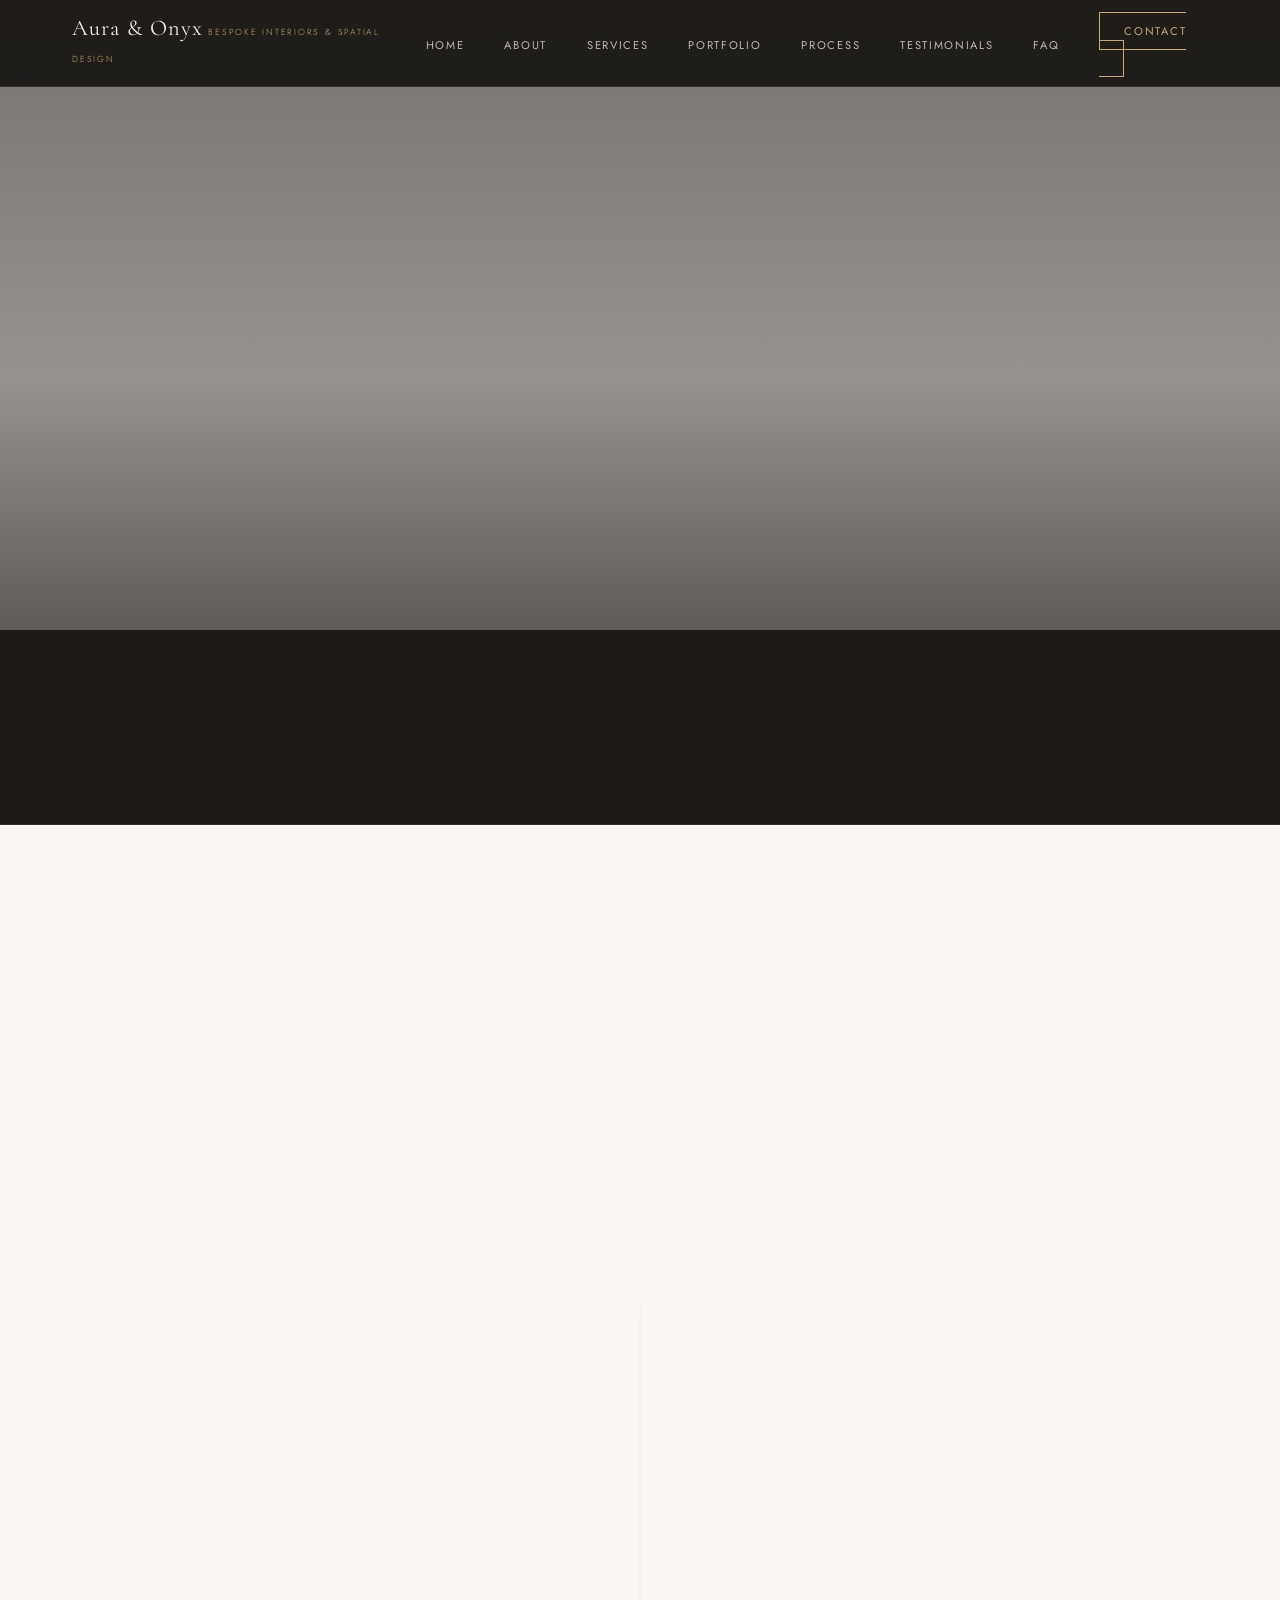
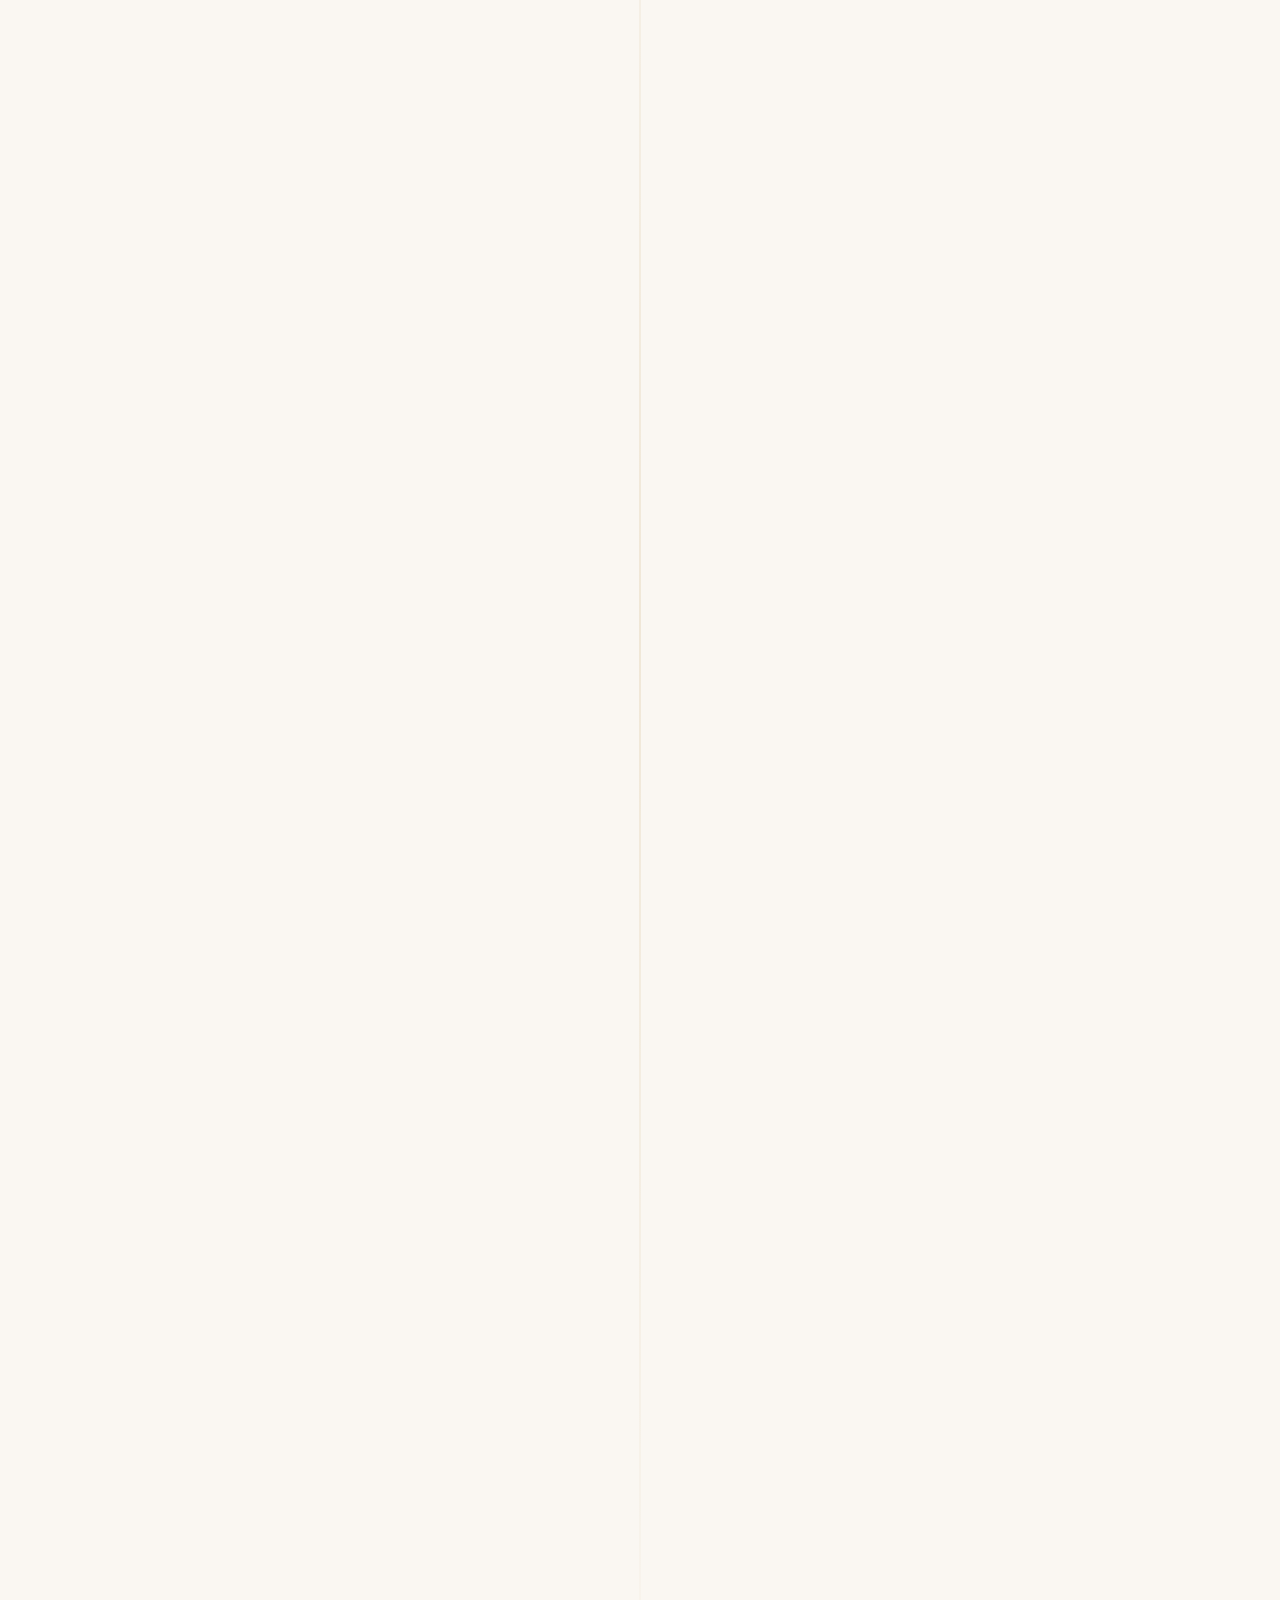
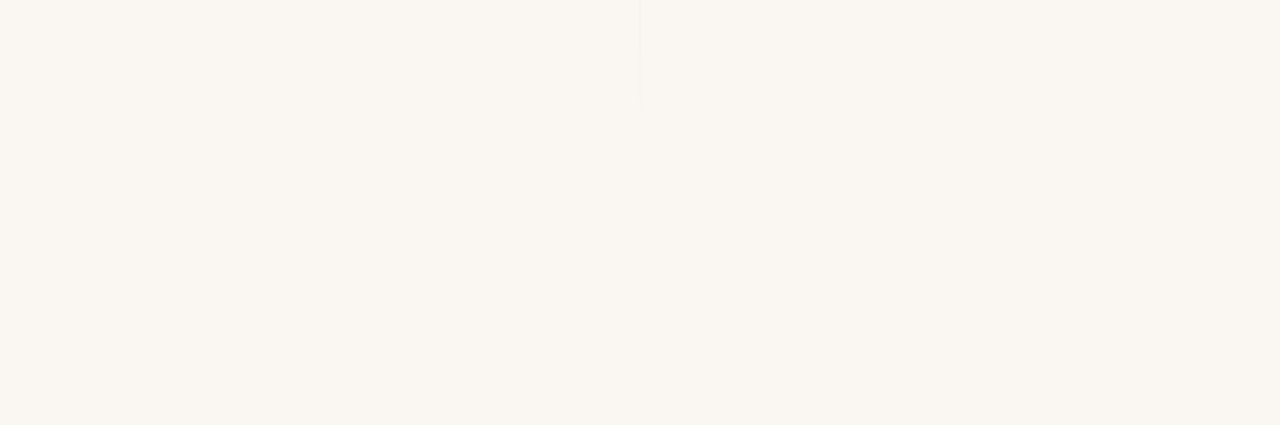
==== process.html @ 3061aaff "Add Process page" ====
<!DOCTYPE html>
<html lang="en">
<head>
  <meta charset="UTF-8" />
  <meta name="viewport" content="width=device-width, initial-scale=1.0"/>
  <title>Our Process — Aura & Onyx</title>
  <link rel="preconnect" href="https://fonts.googleapis.com"/>
  <link rel="preconnect" href="https://fonts.gstatic.com" crossorigin/>
  <link href="https://fonts.googleapis.com/css2?family=Cormorant+Garamond:ital,wght@0,300;0,400;0,500;0,600;1,300;1,400&family=Jost:wght@200;300;400;500&display=swap" rel="stylesheet"/>
  <link rel="stylesheet" href="css/style.css"/>
  <link rel="stylesheet" href="css/animations.css"/>
</head>
<body>

  <nav class="navbar scrolled" id="navbar">
    <div class="nav-container">
      <div class="nav-logo">
        <a href="index.html">
          <span class="logo-main">Aura & Onyx</span>
          <span class="logo-sub">Bespoke Interiors & Spatial Design</span>
        </a>
      </div>
      <ul class="nav-links">
        <li><a href="index.html">Home</a></li>
        <li><a href="about.html">About</a></li>
        <li><a href="services.html">Services</a></li>
        <li><a href="portfolio.html">Portfolio</a></li>
        <li><a href="process.html">Process</a></li>
        <li><a href="testimonials.html">Testimonials</a></li>
        <li><a href="faq.html">FAQ</a></li>
        <li><a href="contact.html" class="nav-cta">Contact</a></li>
      </ul>
      <div class="hamburger" id="hamburger">
        <span></span><span></span><span></span>
      </div>
    </div>
  </nav>

  <section class="page-hero">
    <div class="page-hero-bg" style="background-image: url('https://images.unsplash.com/photo-1600585154340-be6161a56a0c?w=1600&q=80');"></div>
    <div class="page-hero-overlay"></div>
    <div class="page-hero-content">
      <p class="hero-eyebrow reveal-up">Methodology</p>
      <h1 class="page-hero-title reveal-up">From Concept<br/><em>to Keys.</em></h1>
    </div>
  </section>

  <section class="intro-strip">
    <div class="container">
      <p class="intro-strip-text reveal-up">A masterpiece is not created by accident. It is the result of a rigorous, obsessive, and entirely transparent process.</p>
    </div>
  </section>

  <section class="process-timeline">
    <div class="container">
      
      <div class="timeline-step reveal-up">
        <div class="step-visual">
          <span class="step-num">01</span>
          <div class="step-img">
            <img src="https://images.unsplash.com/photo-1517406324707-1bc328d3ba1a?w=800&q=80" alt="Discovery Phase"/>
          </div>
        </div>
        <div class="step-content">
          <p class="section-eyebrow">Phase One</p>
          <h2 class="step-title">Discovery &<br/><em>Alignment</em></h2>
          <p class="body-text">We begin by understanding the unspoken requirements of your life. This isn't merely a discussion of colour palettes or fabric preferences; it is a deep dive into how you move, how you entertain, and what brings you a sense of absolute peace. We audit your existing space, review architectural constraints, and establish a foundational budget and timeline.</p>
        </div>
      </div>

      <div class="timeline-step step-reverse reveal-up">
        <div class="step-content">
          <p class="section-eyebrow">Phase Two</p>
          <h2 class="step-title">Conceptual<br/><em>Architecture</em></h2>
          <p class="body-text">With the parameters set, our atelier begins drafting the spatial narrative. We present comprehensive mood boards, material trays featuring physical samples of stone and textile, and photorealistic 3D renderings. You won't have to imagine what your space will look like — you will see it, feel it, and understand exactly how the light will hit the marble at 4 PM in November.</p>
        </div>
        <div class="step-visual">
          <span class="step-num">02</span>
          <div class="step-img">
            <img src="https://images.unsplash.com/photo-1600607688969-a5bfcd646154?w=800&q=80" alt="Conceptual Phase"/>
          </div>
        </div>
      </div>

      <div class="timeline-step reveal-up">
        <div class="step-visual">
          <span class="step-num">03</span>
          <div class="step-img">
            <img src="https://images.unsplash.com/photo-1503387762-592deb58ef4e?w=800&q=80" alt="Procurement Phase"/>
          </div>
        </div>
        <div class="step-content">
          <p class="section-eyebrow">Phase Three</p>
          <h2 class="step-title">Procurement &<br/><em>Craftsmanship</em></h2>
          <p class="body-text">Once the design is approved, we initiate the build and acquisition phase. We coordinate exclusively with master contractors to handle structural shifts. Simultaneously, our procurement team begins commissioning bespoke furniture, sourcing rare antiques from auction houses, and importing raw materials globally. We handle all logistics, quality control, and secure storage.</p>
        </div>
      </div>

      <div class="timeline-step step-reverse reveal-up">
        <div class="step-content">
          <p class="section-eyebrow">Phase Four</p>
          <h2 class="step-title">Installation &<br/><em>The Reveal</em></h2>
          <p class="body-text">The culmination of our methodology. Over a period of days or weeks, our team executes a flawless, white-glove installation. We place the furniture, hang the curated art, steam the drapery, and style the surfaces down to the placement of the last coffee table book. You simply hand us the keys to an empty site, and return to an immaculate, fully realised home.</p>
        </div>
        <div class="step-visual">
          <span class="step-num">04</span>
          <div class="step-img">
            <img src="https://images.unsplash.com/photo-1618220179428-22790b46a015?w=800&q=80" alt="The Reveal Phase"/>
          </div>
        </div>
      </div>

    </div>
  </section>
---- css/style.css ----
/* ========================================nd

   AURA & ONYX — MASTER STYLESHEET
   ======================================== */

/* --- RESET & BASE --- */
*, *::before, *::after {
  margin: 0;
  padding: 0;
  box-sizing: border-box;
}

:root {
  --bg-light: #FAF7F2;
  --bg-linen: #F0EBE1;
  --bg-dark: #1C1917;
  --text-dark: #2C2A27;
  --text-light: #F5EFE6;
  --text-muted: #8A8078;
  --gold: #C9A96E;
  --gold-deep: #A8823F;
  --mauve: #9E7B7B;
  --border: #E0D9CF;
  --font-serif: 'Cormorant Garamond', Georgia, serif;
  --font-sans: 'Jost', sans-serif;
  --transition: 0.4s ease;
  --max-width: 1200px;
}

html {
  scroll-behavior: smooth;
  font-size: 16px;
}

body {
  background-color: var(--bg-light);
  color: var(--text-dark);
  font-family: var(--font-sans);
  font-weight: 300;
  line-height: 1.7;
  overflow-x: hidden;
}

img {
  width: 100%;
  height: 100%;
  object-fit: cover;
  display: block;
}

a {
  text-decoration: none;
  color: inherit;
}

ul {
  list-style: none;
}

.container {
  max-width: var(--max-width);
  margin: 0 auto;
  padding: 0 2rem;
}

/* --- TYPOGRAPHY --- */
.section-eyebrow {
  font-family: var(--font-sans);
  font-size: 0.7rem;
  font-weight: 400;
  letter-spacing: 0.25em;
  text-transform: uppercase;
  color: var(--gold);
  margin-bottom: 1rem;
  display: block;
}

.section-title {
  font-family: var(--font-serif);
  font-size: clamp(2.2rem, 5vw, 3.8rem);
  font-weight: 300;
  line-height: 1.15;
  color: var(--text-dark);
  margin-bottom: 1.5rem;
}

.section-title em {
  font-style: italic;
  color: var(--gold);
}

.body-text {
  font-family: var(--font-sans);
  font-size: 0.95rem;
  font-weight: 300;
  color: var(--text-muted);
  line-height: 1.85;
  margin-bottom: 1.2rem;
  max-width: 520px;
}

/* --- BUTTONS --- */
.btn-primary {
  display: inline-block;
  padding: 1rem 2.5rem;
  background-color: var(--gold);
  color: var(--bg-dark);
  font-family: var(--font-sans);
  font-size: 0.75rem;
  font-weight: 500;
  letter-spacing: 0.2em;
  text-transform: uppercase;
  border: 1px solid var(--gold);
  transition: all var(--transition);
}

.btn-primary:hover {
  background-color: transparent;
  color: var(--gold);
}

.btn-secondary {
  display: inline-block;
  padding: 1rem 2.5rem;
  background-color: transparent;
  color: var(--text-light);
  font-family: var(--font-sans);
  font-size: 0.75rem;
  font-weight: 500;
  letter-spacing: 0.2em;
  text-transform: uppercase;
  border: 1px solid rgba(245,239,230,0.4);
  transition: all var(--transition);
}

.btn-secondary:hover {
  border-color: var(--gold);
  color: var(--gold);
}

.btn-text {
  font-family: var(--font-sans);
  font-size: 0.75rem;
  font-weight: 500;
  letter-spacing: 0.15em;
  text-transform: uppercase;
  color: var(--gold);
  border-bottom: 1px solid var(--gold);
  padding-bottom: 2px;
  transition: all var(--transition);
  display: inline-block;
  margin-top: 1rem;
}

.btn-text:hover {
  color: var(--gold-deep);
  border-color: var(--gold-deep);
}

/* --- NAVBAR --- */
.navbar {
  position: fixed;
  top: 0;
  left: 0;
  width: 100%;
  z-index: 1000;
  padding: 1.5rem 0;
  transition: all var(--transition);
}

.navbar.scrolled {
  background-color: rgba(28, 25, 23, 0.96);
  backdrop-filter: blur(12px);
  padding: 1rem 0;
  border-bottom: 1px solid rgba(201,169,110,0.15);
}

.nav-container {
  max-width: var(--max-width);
  margin: 0 auto;
  padding: 0 2rem;
  display: flex;
  align-items: center;
  justify-content: space-between;
}

.nav-logo {
  display: flex;
  flex-direction: column;
}

.logo-main {
  font-family: var(--font-serif);
  font-size: 1.4rem;
  font-weight: 400;
  color: var(--text-light);
  letter-spacing: 0.05em;
  line-height: 1;
}

.logo-sub {
  font-family: var(--font-sans);
  font-size: 0.55rem;
  font-weight: 300;
  letter-spacing: 0.2em;
  text-transform: uppercase;
  color: var(--gold);
  margin-top: 3px;
}

.nav-links {
  display: flex;
  align-items: center;
  gap: 2.5rem;
}

.nav-links a {
  font-family: var(--font-sans);
  font-size: 0.7rem;
  font-weight: 400;
  letter-spacing: 0.15em;
  text-transform: uppercase;
  color: rgba(245,239,230,0.75);
  transition: color var(--transition);
}

.nav-links a:hover {
  color: var(--gold);
}

.nav-cta {
  padding: 0.6rem 1.5rem !important;
  border: 1px solid var(--gold) !important;
  color: var(--gold) !important;
}

.nav-cta:hover {
  background-color: var(--gold);
  color: var(--bg-dark) !important;
}

.hamburger {
  display: none;
  flex-direction: column;
  gap: 5px;
  cursor: pointer;
}

.hamburger span {
  display: block;
  width: 24px;
  height: 1px;
  background-color: var(--text-light);
  transition: all var(--transition);
}

/* --- HERO --- */
.hero {
  position: relative;
  height: 100vh;
  min-height: 700px;
  background-image: url('https://images.unsplash.com/photo-1600607687939-ce8a6c25118c?w=1600&q=80');
  background-size: cover;
  background-position: center;
  background-attachment: fixed;
  display: flex;
  align-items: center;
  justify-content: center;
  text-align: center;
}

.hero-bg-overlay {
  position: absolute;
  inset: 0;
  background: linear-gradient(
    to bottom,
    rgba(28,25,23,0.55) 0%,
    rgba(28,25,23,0.35) 50%,
    rgba(28,25,23,0.75) 100%
  );
}

.hero-content {
  position: relative;
  z-index: 2;
  padding: 0 1.5rem;
}

.hero-eyebrow {
  font-family: var(--font-sans);
  font-size: 0.65rem;
  font-weight: 400;
  letter-spacing: 0.3em;
  text-transform: uppercase;
  color: var(--gold);
  margin-bottom: 1.5rem;
}

.hero-title {
  font-family: var(--font-serif);
  font-size: clamp(3.5rem, 10vw, 7rem);
  font-weight: 300;
  line-height: 1.05;
  color: var(--text-light);
  margin-bottom: 1.5rem;
}

.hero-title em {
  font-style: italic;
  color: var(--gold);
}

.hero-subtitle {
  font-family: var(--font-sans);
  font-size: clamp(0.85rem, 2vw, 1rem);
  font-weight: 300;
  letter-spacing: 0.08em;
  color: rgba(245,239,230,0.75);
  margin-bottom: 3rem;
  line-height: 1.8;
}

.hero-cta-group {
  display: flex;
  gap: 1.2rem;
  justify-content: center;
  flex-wrap: wrap;
}

.hero-scroll-indicator {
  position: absolute;
  bottom: 2.5rem;
  left: 50%;
  transform: translateX(-50%);
  display: flex;
  flex-direction: column;
  align-items: center;
  gap: 0.5rem;
  z-index: 2;
}

.hero-scroll-indicator span {
  font-family: var(--font-sans);
  font-size: 0.6rem;
  letter-spacing: 0.3em;
  text-transform: uppercase;
  color: var(--gold);
}

.scroll-line {
  width: 1px;
  height: 50px;
  background: linear-gradient(to bottom, var(--gold), transparent);
  animation: scrollPulse 2s ease-in-out infinite;
}

@keyframes scrollPulse {
  0%, 100% { opacity: 1; transform: scaleY(1); }
  50% { opacity: 0.4; transform: scaleY(0.6); }
}

/* --- TICKER --- */
.ticker-section {
  background-color: var(--bg-dark);
  border-top: 1px solid rgba(201,169,110,0.2);
  border-bottom: 1px solid rgba(201,169,110,0.2);
  padding: 1.2rem 0;
  overflow: hidden;
}

.ticker-wrapper {
  overflow: hidden;
}

.ticker-track {
  display: flex;
  align-items: center;
  gap: 3rem;
  white-space: nowrap;
  animation: ticker 30s linear infinite;
}

.ticker-track span {
  font-family: var(--font-sans);
  font-size: 0.65rem;
  font-weight: 400;
  letter-spacing: 0.2em;
  text-transform: uppercase;
  color: rgba(245,239,230,0.5);
}

.ticker-dot {
  color: var(--gold) !important;
  font-size: 0.5rem !important;
}

@keyframes ticker {
  0% { transform: translateX(0); }
  100% { transform: translateX(-50%); }
}

/* --- WELCOME SECTION --- */
.welcome-section {
  padding: 8rem 0;
  background-color: var(--bg-light);
}

.welcome-grid {
  display: grid;
  grid-template-columns: 1fr 1fr;
  gap: 6rem;
  align-items: center;
}

.welcome-image {
  position: relative;
  height: 580px;
}

.welcome-image img {
  height: 100%;
  object-fit: cover;
}

.image-accent-line {
  position: absolute;
  bottom: -1.5rem;
  right: -1.5rem;
  width: 60%;
  height: 60%;
  border: 1px solid var(--gold);
  z-index: -1;
}

/* --- FEATURED PROJECTS --- */
.featured-section {
  padding: 8rem 0;
  background-color: var(--bg-linen);
}

.projects-grid {
  display: grid;
  grid-template-columns: repeat(3, 1fr);
  gap: 2rem;
  margin-top: 4rem;
}

.project-card {
  cursor: pointer;
}

.project-image-wrap {
  position: relative;
  height: 420px;
  overflow: hidden;
}

.project-image-wrap img {
  transition: transform 0.7s ease;
}

.project-card:hover .project-image-wrap img {
  transform: scale(1.06);
}

.project-overlay {
  position: absolute;
  inset: 0;
  background: rgba(28,25,23,0.5);
  display: flex;
  align-items: center;
  justify-content: center;
  opacity: 0;
  transition: opacity var(--transition);
}

.project-card:hover .project-overlay {
  opacity: 1;
}

.project-link {
  font-family: var(--font-sans);
  font-size: 0.7rem;
  letter-spacing: 0.2em;
  text-transform: uppercase;
  color: var(--text-light);
  border-bottom: 1px solid var(--gold);
  padding-bottom: 3px;
}

.project-info {
  padding: 1.5rem 0 0;
}

.project-category {
  font-family: var(--font-sans);
  font-size: 0.6rem;
  font-weight: 400;
  letter-spacing: 0.2em;
  text-transform: uppercase;
  color: var(--gold);
  display: block;
  margin-bottom: 0.4rem;
}

.project-title {
  font-family: var(--font-serif);
  font-size: 1.5rem;
  font-weight: 400;
  color: var(--text-dark);
  margin-bottom: 0.3rem;
}

.project-location {
  font-family: var(--font-sans);
  font-size: 0.75rem;
  color: var(--text-muted);
  font-weight: 300;
}

/* --- STATS --- */
.stats-section {
  padding: 6rem 0;
  background-color: var(--bg-dark);
}

.stats-grid {
  display: flex;
  align-items: center;
  justify-content: center;
  gap: 0;
}

.stat-item {
  text-align: center;
  flex: 1;
  padding: 2rem;
}

.stat-number {
  font-family: var(--font-serif);
  font-size: clamp(2.5rem, 5vw, 4rem);
  font-weight: 300;
  color: var(--gold);
  line-height: 1;
  margin-bottom: 0.5rem;
}

.stat-label {
  font-family: var(--font-sans);
  font-size: 0.65rem;
  font-weight: 400;
  letter-spacing: 0.2em;
  text-transform: uppercase;
  color: rgba(245,239,230,0.5);
}

.stat-divider {
  width: 1px;
  height: 60px;
  background-color: rgba(201,169,110,0.25);
}

/* --- QUOTE SECTION --- */
.quote-section {
  padding: 8rem 0;
  background-color: var(--bg-light);
  text-align: center;
}

.quote-inner {
  max-width: 700px;
  margin: 0 auto;
  position: relative;
}

.quote-mark {
  font-family: var(--font-serif);
  font-size: 8rem;
  color: var(--gold);
  opacity: 0.15;
  line-height: 0;
  position: absolute;
  top: 2rem;
  left: -2rem;
}

blockquote {
  font-family: var(--font-serif);
  font-size: clamp(2rem, 4vw, 3rem);
  font-weight: 300;
  font-style: italic;
  color: var(--text-dark);
  line-height: 1.3;
  margin-bottom: 2rem;
}

cite {
  font-family: var(--font-sans);
  font-size: 0.7rem;
  font-weight: 400;
  letter-spacing: 0.2em;
  text-transform: uppercase;
  color: var(--gold);
  font-style: normal;
}

/* --- FOOTER --- */
.footer {
  background-color: var(--bg-dark);
  padding: 5rem 0 2rem;
  border-top: 1px solid rgba(201,169,110,0.15);
}

.footer-grid {
  display: grid;
  grid-template-columns: 2fr 1fr 1fr;
  gap: 4rem;
  margin-bottom: 4rem;
}

.footer-brand .logo-main {
  font-size: 1.6rem;
  display: block;
  margin-bottom: 0.5rem;
}

.footer-brand p {
  font-family: var(--font-sans);
  font-size: 0.75rem;
  color: rgba(245,239,230,0.45);
  font-weight: 300;
  letter-spacing: 0.05em;
  margin-bottom: 0.3rem;
}

.footer-address {
  margin-top: 1rem !important;
}

.footer-links h4,
.footer-contact h4 {
  font-family: var(--font-sans);
  font-size: 0.65rem;
  font-weight: 500;
  letter-spacing: 0.25em;
  text-transform: uppercase;
  color: var(--gold);
  margin-bottom: 1.5rem;
}

.footer-links ul li {
  margin-bottom: 0.8rem;
}

.footer-links ul li a {
  font-family: var(--font-sans);
  font-size: 0.8rem;
  font-weight: 300;
  color: rgba(245,239,230,0.55);
  transition: color var(--transition);
  letter-spacing: 0.05em;
}

.footer-links ul li a:hover {
  color: var(--gold);
}

.footer-contact p {
  font-family: var(--font-sans);
  font-size: 0.8rem;
  font-weight: 300;
  color: rgba(245,239,230,0.55);
  margin-bottom: 0.5rem;
}

.footer-socials {
  display: flex;
  gap: 1.5rem;
  margin-top: 1.5rem;
}

.footer-socials a {
  font-family: var(--font-sans);
  font-size: 0.65rem;
  font-weight: 400;
  letter-spacing: 0.15em;
  text-transform: uppercase;
  color: rgba(245,239,230,0.4);
  transition: color var(--transition);
}

.footer-socials a:hover {
  color: var(--gold);
}

.footer-bottom {
  border-top: 1px solid rgba(201,169,110,0.1);
  padding-top: 2rem;
  display: flex;
  justify-content: space-between;
  align-items: center;
}

.footer-bottom p {
  font-family: var(--font-sans);
  font-size: 0.65rem;
  font-weight: 300;
  letter-spacing: 0.1em;
  color: rgba(245,239,230,0.3);
}

/* --- RESPONSIVE --- */
@media (max-width: 900px) {
  .welcome-grid {
    grid-template-columns: 1fr;
    gap: 3rem;
  }

  .projects-grid {
    grid-template-columns: 1fr;
  }

  .stats-grid {
    flex-wrap: wrap;
    gap: 2rem;
  }

  .stat-divider {
    display: none;
  }

  .footer-grid {
    grid-template-columns: 1fr;
    gap: 2.5rem;
  }

  .nav-links {
    display: none;
    flex-direction: column;
    position: fixed;
    top: 0;
    right: 0;
    width: 75vw;
    height: 100vh;
    background-color: var(--bg-dark);
    padding: 5rem 2rem;
    gap: 2rem;
    z-index: 999;
  }

  .nav-links.open {
    display: flex;
  }

  .hamburger {
    display: flex;
    z-index: 1001;
  }

  .footer-bottom {
    flex-direction: column;
    gap: 0.5rem;
    text-align: center;
  }

  .welcome-image {
    height: 380px;
  }

  .project-image-wrap {
    height: 300px;
  }
}
/* ========================================
   ABOUT PAGE STYLES
   ======================================== */

/* --- PAGE HERO (all inner pages) --- */
.page-hero {
  position: relative;
  height: 70vh;
  min-height: 500px;
  display: flex;
  align-items: center;
  justify-content: center;
  text-align: center;
  overflow: hidden;
}

.page-hero-bg {
  position: absolute;
  inset: 0;
  background-size: cover;
  background-position: center;
  transform: scale(1.05);
  transition: transform 8s ease;
}

.page-hero:hover .page-hero-bg {
  transform: scale(1);
}

.page-hero-overlay {
  position: absolute;
  inset: 0;
  background: linear-gradient(
    to bottom,
    rgba(28,25,23,0.6) 0%,
    rgba(28,25,23,0.45) 60%,
    rgba(28,25,23,0.7) 100%
  );
}

.page-hero-content {
  position: relative;
  z-index: 2;
  padding: 0 1.5rem;
}

.page-hero-title {
  font-family: var(--font-serif);
  font-size: clamp(2.5rem, 7vw, 5rem);
  font-weight: 300;
  color: var(--text-light);
  line-height: 1.1;
  margin-top: 1rem;
}

.page-hero-title em {
  font-style: italic;
  color: var(--gold);
}

/* --- INTRO STRIP --- */
.intro-strip {
  background-color: var(--bg-dark);
  padding: 3rem 0;
  border-bottom: 1px solid rgba(201,169,110,0.15);
}

.intro-strip-text {
  font-family: var(--font-serif);
  font-size: clamp(1.2rem, 3vw, 1.8rem);
  font-weight: 300;
  font-style: italic;
  color: var(--text-light);
  text-align: center;
  opacity: 0.85;
  max-width: 700px;
  margin: 0 auto;
}

/* --- ABOUT STORY --- */
.about-story {
  padding: 8rem 0;
  background-color: var(--bg-light);
}

.about-story-grid {
  display: grid;
  grid-template-columns: 1fr 1fr;
  gap: 6rem;
  align-items: center;
}

.about-story-images {
  position: relative;
}

.story-img-main {
  height: 520px;
  overflow: hidden;
}

.story-img-main img {
  transition: transform 0.7s ease;
}

.story-img-main:hover img {
  transform: scale(1.04);
}

.story-img-secondary {
  position: absolute;
  bottom: -3rem;
  right: -2rem;
  width: 55%;
  height: 220px;
  overflow: hidden;
  border: 4px solid var(--bg-light);
}

.story-year-badge {
  position: absolute;
  top: 2rem;
  left: -1.5rem;
  background-color: var(--gold);
  color: var(--bg-dark);
  padding: 1rem 1.2rem;
  text-align: center;
  display: flex;
  flex-direction: column;
}

.story-year-badge span {
  font-family: var(--font-sans);
  font-size: 0.55rem;
  font-weight: 500;
  letter-spacing: 0.2em;
  text-transform: uppercase;
}

.story-year-badge strong {
  font-family: var(--font-serif);
  font-size: 2rem;
  font-weight: 400;
  line-height: 1;
}

.about-awards {
  display: flex;
  gap: 2.5rem;
  margin-top: 2.5rem;
  padding-top: 2rem;
  border-top: 1px solid var(--border);
}

.award-item {
  display: flex;
  flex-direction: column;
}

.award-number {
  font-family: var(--font-serif);
  font-size: 2.2rem;
  font-weight: 300;
  color: var(--gold);
  line-height: 1;
}

.award-label {
  font-family: var(--font-sans);
  font-size: 0.6rem;
  font-weight: 400;
  letter-spacing: 0.15em;
  text-transform: uppercase;
  color: var(--text-muted);
  margin-top: 0.3rem;
}

/* --- PHILOSOPHY --- */
.philosophy-section {
  position: relative;
  padding: 10rem 0;
  overflow: hidden;
}

.philosophy-bg {
  position: absolute;
  inset: 0;
  background-size: cover;
  background-position: center;
  background-attachment: fixed;
}

.philosophy-overlay {
  position: absolute;
  inset: 0;
  background: rgba(20,18,16,0.82);
}

.philosophy-content {
  position: relative;
  z-index: 2;
  max-width: 800px;
}

.philosophy-title {
  font-family: var(--font-serif);
  font-size: clamp(2rem, 4vw, 3.2rem);
  font-weight: 300;
  color: var(--text-light);
  line-height: 1.2;
  margin-bottom: 1.5rem;
}

.philosophy-title em {
  font-style: italic;
  color: var(--gold);
}

.philosophy-body {
  font-family: var(--font-sans);
  font-size: 0.95rem;
  font-weight: 300;
  color: rgba(245,239,230,0.7);
  line-height: 1.9;
  max-width: 600px;
  margin-bottom: 3rem;
}

.philosophy-pillars {
  display: grid;
  grid-template-columns: repeat(3, 1fr);
  gap: 2rem;
}

.pillar {
  border-top: 1px solid rgba(201,169,110,0.3);
  padding-top: 1.5rem;
}

.pillar-icon {
  display: block;
  color: var(--gold);
  font-size: 0.7rem;
  margin-bottom: 0.8rem;
}

.pillar h4 {
  font-family: var(--font-serif);
  font-size: 1.2rem;
  font-weight: 400;
  color: var(--text-light);
  margin-bottom: 0.5rem;
}

.pillar p {
  font-family: var(--font-sans);
  font-size: 0.8rem;
  font-weight: 300;
  color: rgba(245,239,230,0.55);
  line-height: 1.7;
}

/* --- AESTHETIC SECTION --- */
.aesthetic-section {
  padding: 8rem 0;
  background-color: var(--bg-linen);
}

.aesthetic-grid {
  display: grid;
  grid-template-columns: 1fr 1fr;
  gap: 6rem;
  align-items: center;
}

.aesthetic-mosaic {
  display: grid;
  grid-template-columns: 1fr 1fr;
  gap: 1rem;
  height: 560px;
}

.mosaic-tall {
  grid-row: span 2;
}

.mosaic-item {
  overflow: hidden;
}

.mosaic-item img {
  transition: transform 0.6s ease;
}

.mosaic-item:hover img {
  transform: scale(1.05);
}

.mosaic-col {
  display: flex;
  flex-direction: column;
  gap: 1rem;
}

.mosaic-col .mosaic-item {
  flex: 1;
}

/* --- TEAM --- */
.team-section {
  padding: 8rem 0;
  background-color: var(--bg-light);
}

.team-grid {
  display: grid;
  grid-template-columns: repeat(3, 1fr);
  gap: 3rem;
  margin-top: 4rem;
}

.team-card {
  display: flex;
  flex-direction: column;
}

.team-img-wrap {
  position: relative;
  height: 420px;
  overflow: hidden;
}

.team-img-wrap img {
  transition: transform 0.6s ease;
}

.team-card:hover .team-img-wrap img {
  transform: scale(1.05);
}

.team-overlay {
  position: absolute;
  inset: 0;
  background: rgba(28,25,23,0.75);
  display: flex;
  align-items: center;
  justify-content: center;
  padding: 2rem;
  opacity: 0;
  transition: opacity 0.4s ease;
}

.team-card:hover .team-overlay {
  opacity: 1;
}

.team-overlay p {
  font-family: var(--font-serif);
  font-size: 1.1rem;
  font-style: italic;
  font-weight: 300;
  color: var(--text-light);
  text-align: center;
  line-height: 1.6;
}

.team-info {
  padding: 1.8rem 0 0;
}

.team-name {
  font-family: var(--font-serif);
  font-size: 1.5rem;
  font-weight: 400;
  color: var(--text-dark);
  margin-bottom: 0.3rem;
}

.team-role {
  font-family: var(--font-sans);
  font-size: 0.6rem;
  font-weight: 500;
  letter-spacing: 0.2em;
  text-transform: uppercase;
  color: var(--gold);
  display: block;
  margin-bottom: 1rem;
}

.team-bio {
  font-family: var(--font-sans);
  font-size: 0.82rem;
  font-weight: 300;
  color: var(--text-muted);
  line-height: 1.8;
}

/* --- CTA STRIP --- */
.cta-strip {
  background-color: var(--bg-dark);
  padding: 6rem 0;
  border-top: 1px solid rgba(201,169,110,0.15);
}

.cta-strip-inner {
  display: flex;
  align-items: center;
  justify-content: space-between;
  gap: 2rem;
}

.cta-strip-inner h2 {
  font-family: var(--font-serif);
  font-size: clamp(1.8rem, 4vw, 3rem);
  font-weight: 300;
  color: var(--text-light);
  line-height: 1.2;
}

.cta-strip-inner h2 em {
  font-style: italic;
  color: var(--gold);
}

/* --- ABOUT PAGE RESPONSIVE --- */
@media (max-width: 900px) {
  .about-story-grid,
  .aesthetic-grid {
    grid-template-columns: 1fr;
    gap: 3rem;
  }

  .story-img-secondary {
    position: relative;
    bottom: auto;
    right: auto;
    width: 100%;
    height: 200px;
    margin-top: 1rem;
    border: none;
  }

  .story-year-badge {
    left: 1rem;
  }

  .philosophy-pillars {
    grid-template-columns: 1fr;
    gap: 1.5rem;
  }

  .aesthetic-mosaic {
    height: 400px;
  }

  .team-grid {
    grid-template-columns: 1fr;
  }

  .team-img-wrap {
    height: 320px;
  }

  .cta-strip-inner {
    flex-direction: column;
    text-align: center;
  }
}
/* ========================================
   SERVICES PAGE STYLES
   ======================================== */

.services-section {
  padding: 8rem 0;
  background-color: var(--bg-light);
}

.service-row {
  padding: 4rem 0;
}

.service-number {
  font-family: var(--font-serif);
  font-size: 5rem;
  font-weight: 300;
  color: var(--gold);
  opacity: 0.15;
  line-height: 1;
  margin-bottom: 1rem;
}

.service-content {
  display: grid;
  grid-template-columns: 1fr 1fr;
  gap: 5rem;
  align-items: center;
}

.service-row-reverse .service-content {
  direction: rtl;
}

.service-row-reverse .service-content > * {
  direction: ltr;
}

.service-title {
  font-family: var(--font-serif);
  font-size: clamp(1.8rem, 3vw, 2.8rem);
  font-weight: 300;
  color: var(--text-dark);
  margin-bottom: 1.2rem;
  line-height: 1.2;
}

.service-title em {
  font-style: italic;
  color: var(--gold);
}

.service-desc {
  font-family: var(--font-sans);
  font-size: 0.9rem;
  font-weight: 300;
  color: var(--text-muted);
  line-height: 1.9;
  margin-bottom: 1.5rem;
}

.service-features {
  list-style: none;
  margin-bottom: 2rem;
}

.service-features li {
  font-family: var(--font-sans);
  font-size: 0.8rem;
  font-weight: 300;
  color: var(--text-dark);
  padding: 0.6rem 0;
  border-bottom: 1px solid var(--border);
  padding-left: 1.2rem;
  position: relative;
}

.service-features li::before {
  content: '✦';
  position: absolute;
  left: 0;
  color: var(--gold);
  font-size: 0.45rem;
  top: 50%;
  transform: translateY(-50%);
}

.service-image {
  height: 480px;
  overflow: hidden;
}

.service-image img {
  transition: transform 0.7s ease;
}

.service-image:hover img {
  transform: scale(1.04);
}

.service-divider {
  height: 1px;
  background: linear-gradient(to right, transparent, var(--border), transparent);
  margin: 2rem 0;
}

/* --- MATERIALS --- */
.materials-section {
  padding: 8rem 0;
  background-color: var(--bg-dark);
}

.materials-section .section-eyebrow {
  color: var(--gold);
}

.materials-section .section-title {
  color: var(--text-light);
  margin-bottom: 4rem;
}

.materials-grid {
  display: grid;
  grid-template-columns: repeat(4, 1fr);
  gap: 2rem;
}

.material-item {
  text-align: center;
}

.material-img {
  height: 200px;
  overflow: hidden;
  margin-bottom: 1.2rem;
}

.material-img img {
  transition: transform 0.6s ease;
}

.material-item:hover .material-img img {
  transform: scale(1.06);
}

.material-item h4 {
  font-family: var(--font-serif);
  font-size: 1.1rem;
  font-weight: 400;
  color: var(--text-light);
  margin-bottom: 0.4rem;
}

.material-item p {
  font-family: var(--font-sans);
  font-size: 0.72rem;
  font-weight: 300;
  color: rgba(245,239,230,0.45);
  letter-spacing: 0.05em;
}

/* --- PRICING --- */
.pricing-section {
  padding: 8rem 0;
  background-color: var(--bg-linen);
}

.pricing-inner {
  display: grid;
  grid-template-columns: 1fr 1fr;
  gap: 6rem;
  align-items: center;
}

.pricing-quote {
  position: relative;
  padding: 3rem;
  border: 1px solid var(--border);
}

.pricing-quote blockquote {
  font-size: 1.4rem;
  color: var(--text-dark);
}

.pricing-quote blockquote em {
  color: var(--gold);
}

/* --- SERVICES RESPONSIVE --- */
@media (max-width: 900px) {
  .service-content {
    grid-template-columns: 1fr;
    gap: 2rem;
    direction: ltr;
  }

  .service-row-reverse .service-content {
    direction: ltr;
  }

  .service-image {
    height: 280px;
  }

  .materials-grid {
    grid-template-columns: repeat(2, 1fr);
  }

  .pricing-inner {
    grid-template-columns: 1fr;
    gap: 3rem;
  }
}
/* ========================================
   PORTFOLIO PAGE STYLES
   ======================================== */

.portfolio-section {
  padding: 6rem 0 10rem;
  background-color: var(--bg-light);
}

/* --- FILTERS --- */
.portfolio-filters {
  display: flex;
  justify-content: center;
  gap: 3rem;
  margin-bottom: 5rem;
  border-bottom: 1px solid var(--border);
  padding-bottom: 1rem;
}

.filter-btn {
  background: none;
  border: none;
  font-family: var(--font-sans);
  font-size: 0.7rem;
  font-weight: 400;
  letter-spacing: 0.2em;
  text-transform: uppercase;
  color: var(--text-muted);
  cursor: pointer;
  padding-bottom: 0.5rem;
  position: relative;
  transition: color var(--transition);
}

.filter-btn::after {
  content: '';
  position: absolute;
  bottom: -1rem; /* Aligns with the border-bottom of the parent container */
  left: 0;
  width: 0;
  height: 1px;
  background-color: var(--gold);
  transition: width 0.4s ease;
}

.filter-btn:hover,
.filter-btn.active {
  color: var(--text-dark);
}

.filter-btn.active::after {
  width: 100%;
}

/* --- MASONRY GRID --- */
.portfolio-grid {
  display: grid;
  grid-template-columns: repeat(2, 1fr);
  grid-auto-rows: 400px;
  gap: 2rem;
}

.portfolio-item {
  position: relative;
  overflow: hidden;
  cursor: pointer;
}

/* Asymmetric sizing for the editorial look */
.portfolio-item.large {
  grid-column: span 2;
  grid-row: span 2;
}

.portfolio-item.tall {
  grid-row: span 2;
}

.portfolio-img-wrap {
  width: 100%;
  height: 100%;
  position: relative;
}

.portfolio-img-wrap img {
  width: 100%;
  height: 100%;
  object-fit: cover;
  transition: transform 0.9s ease;
}

.portfolio-item:hover .portfolio-img-wrap img {
  transform: scale(1.05);
}

/* --- HOVER OVERLAY --- */
.portfolio-overlay {
  position: absolute;
  inset: 0;
  background: linear-gradient(
    to top,
    rgba(28,25,23,0.9) 0%,
    rgba(28,25,23,0.4) 50%,
    rgba(28,25,23,0.1) 100%
  );
  display: flex;
  align-items: flex-end;
  padding: 3rem;
  opacity: 0;
  transition: opacity 0.5s ease;
}

.portfolio-item:hover .portfolio-overlay {
  opacity: 1;
}

.overlay-text {
  transform: translateY(20px);
  transition: transform 0.5s ease;
}

.portfolio-item:hover .overlay-text {
  transform: translateY(0);
}

.overlay-text h3 {
  font-family: var(--font-serif);
  font-size: 2.2rem;
  font-weight: 400;
  color: var(--text-light);
  line-height: 1.1;
  margin-bottom: 0.5rem;
}

.overlay-text p {
  font-family: var(--font-sans);
  font-size: 0.75rem;
  font-weight: 300;
  letter-spacing: 0.1em;
  color: rgba(245,239,230,0.7);
  margin-bottom: 1.5rem;
  text-transform: uppercase;
}

/* Ensure the button text inside the overlay inherits the gold color correctly */
.overlay-text .btn-text {
  margin-top: 0;
}

/* --- RESPONSIVE --- */
@media (max-width: 900px) {
  .portfolio-filters {
    gap: 1.5rem;
    flex-wrap: wrap;
  }
  
  .portfolio-grid {
    grid-template-columns: 1fr;
    grid-auto-rows: 350px;
  }
  
  .portfolio-item.large,
  .portfolio-item.tall {
    grid-column: span 1;
    grid-row: span 1;
  }
  
  .portfolio-overlay {
    opacity: 1;
    background: linear-gradient(
      to top,
      rgba(28,25,23,0.8) 0%,
      transparent 100%
    );
    padding: 2rem;
  }
  
  .overlay-text {
    transform: translateY(0);
  }
}

/* ========================================
   PROCESS PAGE STYLES
   ======================================== */

.process-timeline {
  padding: 10rem 0;
  background-color: var(--bg-light);
  position: relative;
}

/* Central Golden Line for Desktop */
.process-timeline::before {
  content: '';
  position: absolute;
  top: 10rem;
  bottom: 10rem;
  left: 50%;
  width: 1px;
  background: linear-gradient(to bottom, transparent, rgba(201,169,110,0.4), transparent);
  transform: translateX(-50%);
}

.timeline-step {
  display: grid;
  grid-template-columns: 1fr 1fr;
  gap: 8rem;
  align-items: center;
  margin-bottom: 10rem;
  position: relative;
}

.timeline-step:last-child {
  margin-bottom: 0;
}

.step-visual {
  position: relative;
  display: flex;
  justify-content: flex-end;
}

.step-reverse .step-visual {
  justify-content: flex-start;
}

.step-num {
  font-family: var(--font-serif);
  font-size: 12rem;
  font-weight: 300;
  color: var(--gold);
  opacity: 0.08;
  line-height: 0.8;
  position: absolute;
  top: -3rem;
  left: 0;
  z-index: 1;
}

.step-reverse .step-num {
  left: auto;
  right: 0;
}

.step-img {
  width: 85%;
  height: 500px;
  overflow: hidden;
  position: relative;
  z-index: 2;
  box-shadow: 20px 20px 60px rgba(28,25,23,0.08);
}

.step-img img {
  transition: transform 0.8s ease;
}

.timeline-step:hover .step-img img {
  transform: scale(1.04);
}

.step-content {
  position: relative;
  z-index: 2;
  padding: 2rem 0;
}

.step-title {
  font-family: var(--font-serif);
  font-size: clamp(2.2rem, 4vw, 3.5rem);
  font-weight: 300;
  color: var(--text-dark);
  margin-bottom: 1.5rem;
  line-height: 1.1;
}

.step-title em {
  font-style: italic;
  color: var(--gold);
}

/* --- RESPONSIVE --- */
@media (max-width: 900px) {
  .process-timeline::before {
    display: none; /* Hide center line on mobile */
  }

  .timeline-step,
  .timeline-step.step-reverse {
    grid-template-columns: 1fr;
    gap: 3rem;
    margin-bottom: 6rem;
  }

  .step-visual, 
  .step-reverse .step-visual {
    justify-content: center;
  }

  .step-img {
    width: 100%;
    height: 350px;
  }

  .step-num, 
  .step-reverse .step-num {
    font-size: 8rem;
    top: -2rem;
    left: 1rem;
    right: auto;
  }
}
---- css/animations.css ----
/* ========================================
   AURA & ONYX — ANIMATIONS
   ======================================== */

/* --- SCROLL REVEAL BASE STATES --- */
.reveal-up {
  opacity: 0;
  transform: translateY(40px);
  transition: opacity 0.8s ease, transform 0.8s ease;
}

.reveal-right {
  opacity: 0;
  transform: translateX(40px);
  transition: opacity 0.9s ease, transform 0.9s ease;
}

.reveal-up.visible,
.reveal-right.visible {
  opacity: 1;
  transform: translate(0);
}

/* --- STAGGER DELAYS --- */
.reveal-up:nth-child(2) { transition-delay: 0.1s; }
.reveal-up:nth-child(3) { transition-delay: 0.2s; }
.reveal-up:nth-child(4) { transition-delay: 0.3s; }
.reveal-up:nth-child(5) { transition-delay: 0.4s; }

/* --- 3D CARD TILT (project cards) --- */
.project-card {
  transform-style: preserve-3d;
  transition: transform 0.3s ease, box-shadow 0.3s ease;
}

.project-card:hover {
  transform: perspective(800px) rotateY(-4deg) rotateX(2deg) translateY(-6px);
  box-shadow: 20px 20px 60px rgba(28,25,23,0.25);
}

/* --- STAT NUMBER COUNT-UP PREP --- */
.stat-number {
  transition: color 0.3s ease;
}

/* --- NAVBAR TRANSITION --- */
.navbar {
  transition: background 0.4s ease, padding 0.4s ease, border 0.4s ease;
}

/* --- HERO PARALLAX PREP --- */
.hero {
  will-change: background-position;
}

/* --- QUOTE SECTION FADE --- */
.quote-inner {
  opacity: 0;
  transform: translateY(30px);
  transition: opacity 1s ease 0.2s, transform 1s ease 0.2s;
}

.quote-inner.visible {
  opacity: 1;
  transform: translateY(0);
}

/* --- TICKER PAUSE ON HOVER --- */
.ticker-track:hover {
  animation-play-state: paused;
}

/* --- IMAGE ACCENT LINE ANIMATION --- */
.image-accent-line {
  transition: transform 0.6s ease, opacity 0.6s ease;
  opacity: 0.5;
}

.welcome-image:hover .image-accent-line {
  transform: translate(8px, 8px);
  opacity: 1;
}

/* --- GOLD UNDERLINE EFFECT --- */
.nav-links a {
  position: relative;
}

.nav-links a::after {
  content: '';
  position: absolute;
  bottom: -3px;
  left: 0;
  width: 0;
  height: 1px;
  background-color: var(--gold);
  transition: width 0.3s ease;
}

.nav-links a:hover::after {
  width: 100%;
}
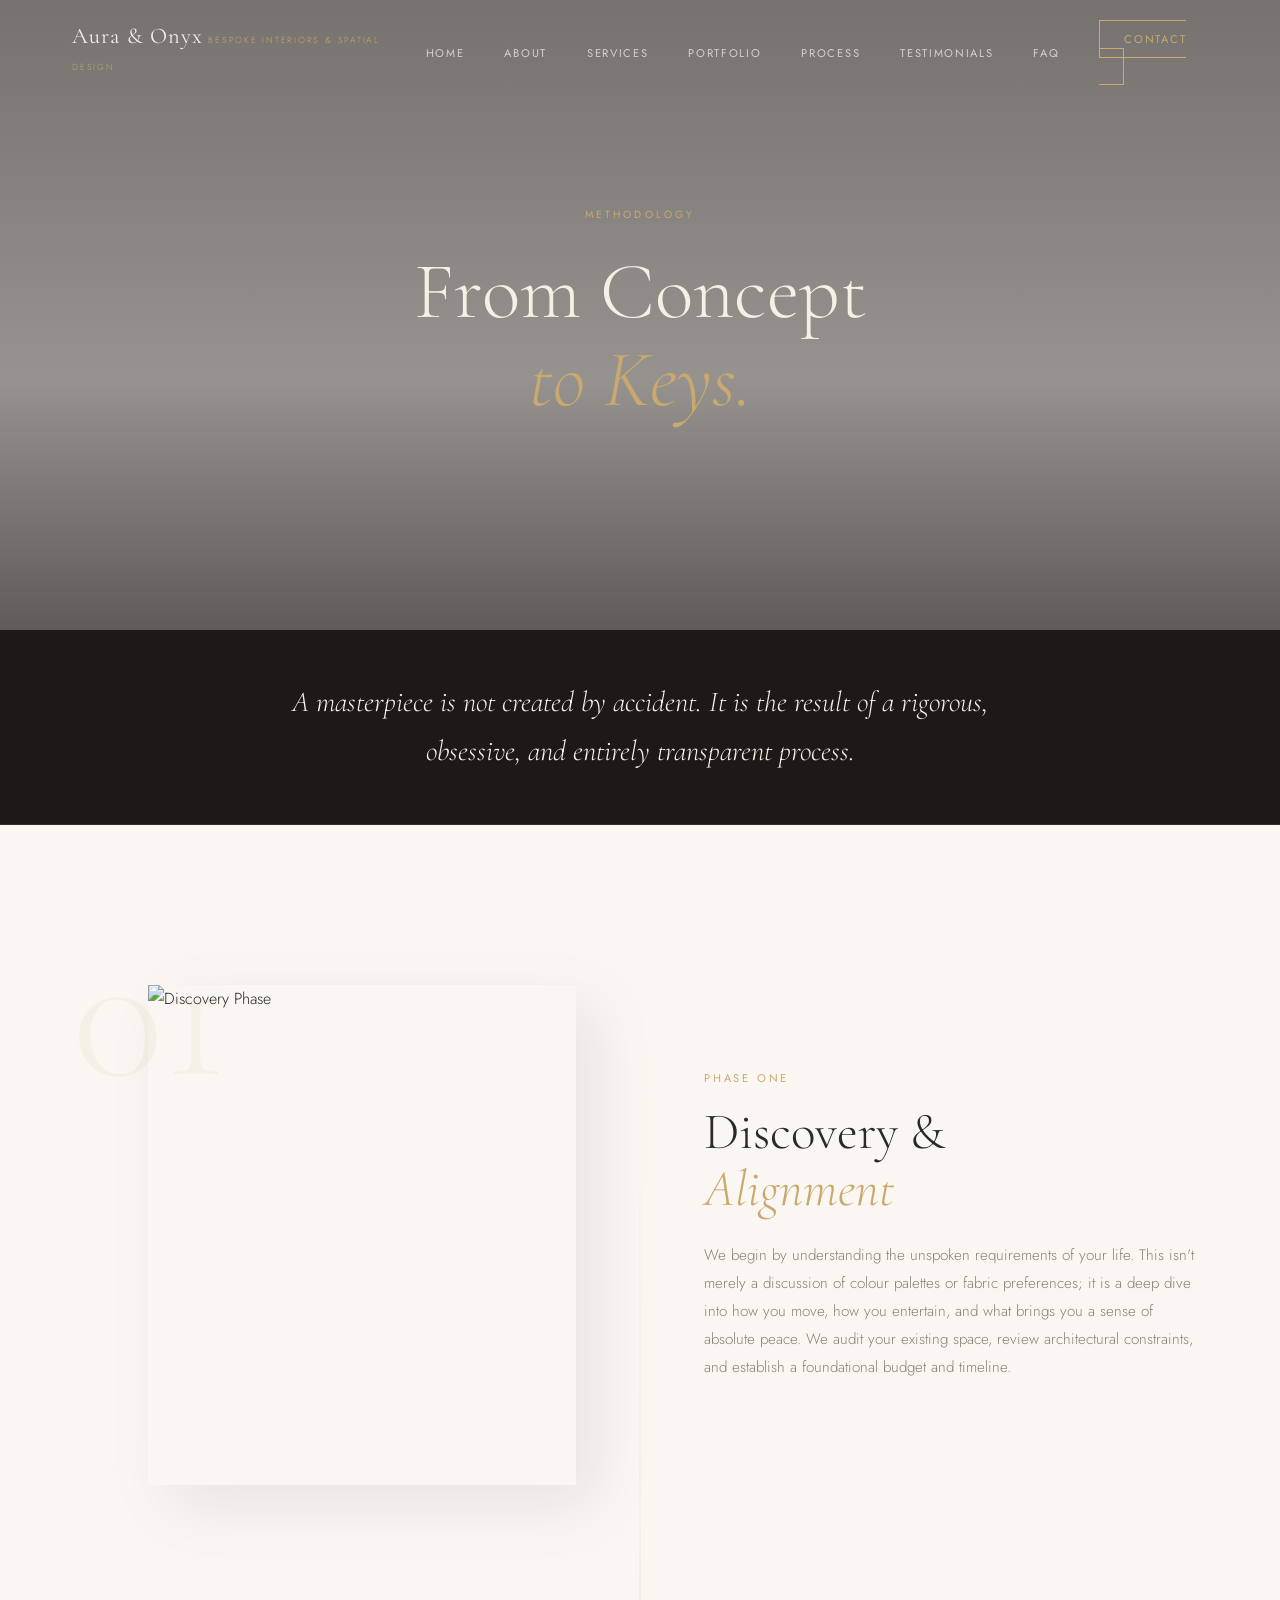
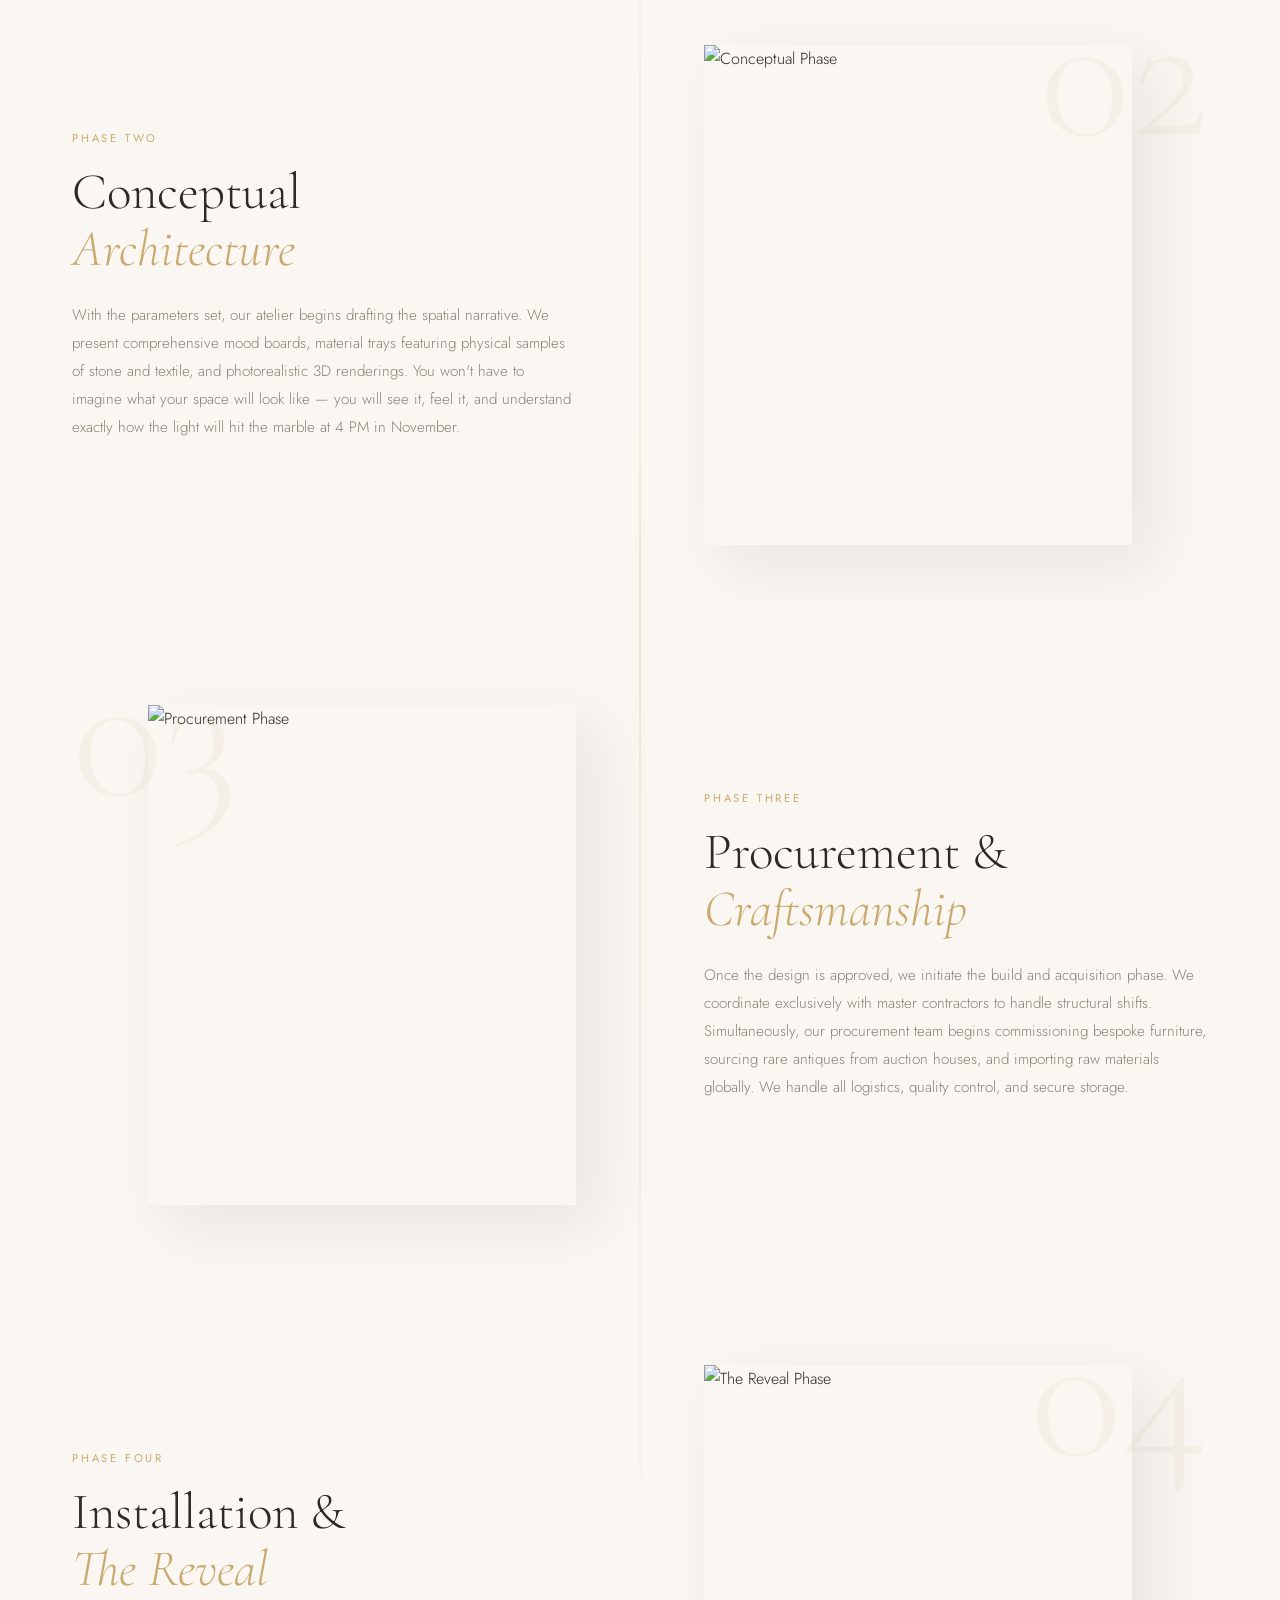
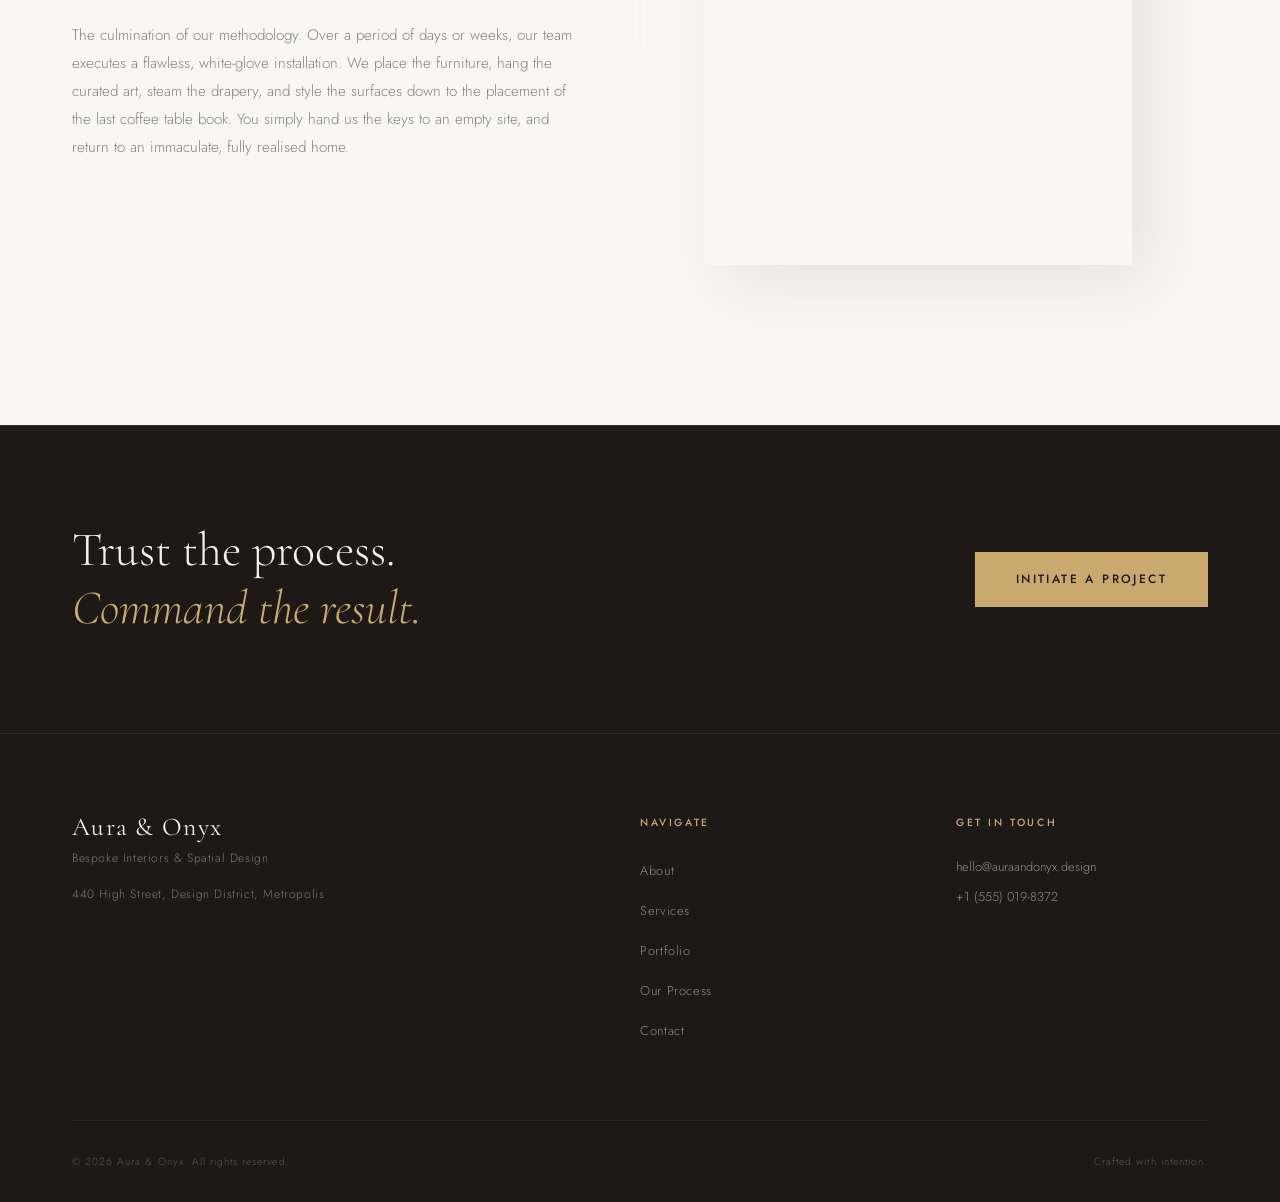
==== commit f34d698c: "Rewrite process.html with working images" ====
--- a/process.html
+++ b/process.html
@@ -58,7 +58,7 @@
         <div class="step-visual">
           <span class="step-num">01</span>
           <div class="step-img">
-            <img src="https://images.unsplash.com/photo-1517406324707-1bc328d3ba1a?w=800&q=80" alt="Discovery Phase"/>
+            <img src="https://images.unsplash.com/photo-1600210492493-0946911123ea?w=800&q=80" alt="Discovery Phase"/>
           </div>
         </div>
         <div class="step-content">
@@ -77,7 +77,7 @@
         <div class="step-visual">
           <span class="step-num">02</span>
           <div class="step-img">
-            <img src="https://images.unsplash.com/photo-1600607688969-a5bfcd646154?w=800&q=80" alt="Conceptual Phase"/>
+            <img src="https://images.unsplash.com/photo-1618221195710-dd6b41faaea6?w=800&q=80" alt="Conceptual Phase"/>
           </div>
         </div>
       </div>
@@ -86,7 +86,7 @@
         <div class="step-visual">
           <span class="step-num">03</span>
           <div class="step-img">
-            <img src="https://images.unsplash.com/photo-1503387762-592deb58ef4e?w=800&q=80" alt="Procurement Phase"/>
+            <img src="https://images.unsplash.com/photo-1631679706909-1844bbd07221?w=800&q=80" alt="Procurement Phase"/>
           </div>
         </div>
         <div class="step-content">
@@ -105,7 +105,7 @@
         <div class="step-visual">
           <span class="step-num">04</span>
           <div class="step-img">
-            <img src="https://images.unsplash.com/photo-1618220179428-22790b46a015?w=800&q=80" alt="The Reveal Phase"/>
+            <img src="https://images.unsplash.com/photo-1582719478250-c89cae4dc85b?w=800&q=80" alt="The Reveal Phase"/>
           </div>
         </div>
       </div>
@@ -113,5 +113,51 @@
     </div>
   </section>
 
-  
+  <section class="cta-strip">
+    <div class="container">
+      <div class="cta-strip-inner reveal-up">
+        <h2>Trust the process. <br/><em>Command the result.</em></h2>
+        <a href="contact.html" class="btn-primary">Initiate a Project</a>
+      </div>
+    </div>
+  </section>
 
+  <footer class="footer">
+    <div class="container">
+      <div class="footer-grid">
+        <div class="footer-brand">
+          <span class="logo-main">Aura & Onyx</span>
+          <p>Bespoke Interiors & Spatial Design</p>
+          <p class="footer-address">440 High Street, Design District, Metropolis</p>
+        </div>
+        <div class="footer-links">
+          <h4>Navigate</h4>
+          <ul>
+            <li><a href="about.html">About</a></li>
+            <li><a href="services.html">Services</a></li>
+            <li><a href="portfolio.html">Portfolio</a></li>
+            <li><a href="process.html">Our Process</a></li>
+            <li><a href="contact.html">Contact</a></li>
+          </ul>
+        </div>
+        <div class="footer-contact">
+          <h4>Get In Touch</h4>
+          <p>hello@auraandonyx.design</p>
+          <p>+1 (555) 019-8372</p>
+        </div>
+      </div>
+      <div class="footer-bottom">
+        <p>© 2026 Aura & Onyx. All rights reserved.</p>
+        <p>Crafted with intention.</p>
+      </div>
+    </div>
+  </footer>
+
+  <script src="https://cdnjs.cloudflare.com/ajax/libs/gsap/3.12.2/gsap.min.js"></script>
+  <script src="https://cdnjs.cloudflare.com/ajax/libs/gsap/3.12.2/ScrollTrigger.min.js"></script>
+  <script src="js/main.js"></script>
+  <script src="js/animations.js"></script>
+
+</body>
+</html>
+
--- a/css/animations.css
+++ b/css/animations.css
@@ -1,25 +1,26 @@
 /* ========================================
    AURA & ONYX — ANIMATIONS
    ======================================== */
-
 /* --- SCROLL REVEAL BASE STATES --- */
 .reveal-up {
-  opacity: 0;
-  transform: translateY(40px);
+  opacity: 1 !important;
+  transform: translateY(0) !important;
   transition: opacity 0.8s ease, transform 0.8s ease;
 }
 
 .reveal-right {
-  opacity: 0;
-  transform: translateX(40px);
+  opacity: 1 !important;
+  transform: translateX(0) !important;
   transition: opacity 0.9s ease, transform 0.9s ease;
 }
 
 .reveal-up.visible,
-.reveal-right.visible {
-  opacity: 1;
-  transform: translate(0);
+.reveal-right.visible,
+.quote-inner.visible {
+  opacity: 1 !important;
+  transform: translate(0) !important;
 }
+
 
 /* --- STAGGER DELAYS --- */
 .reveal-up:nth-child(2) { transition-delay: 0.1s; }
@@ -100,3 +101,17 @@
 .nav-links a:hover::after {
   width: 100%;
 }
+/* NUCLEAR FALLBACK: Force reveal if JS fails */
+.reveal-up, 
+.reveal-right, 
+.quote-inner {
+  animation: forceReveal 0.5s ease forwards 2s;
+}
+
+@keyframes forceReveal {
+  to { 
+    opacity: 1 !important; 
+    transform: translate(0) !important; 
+  }
+}
+
